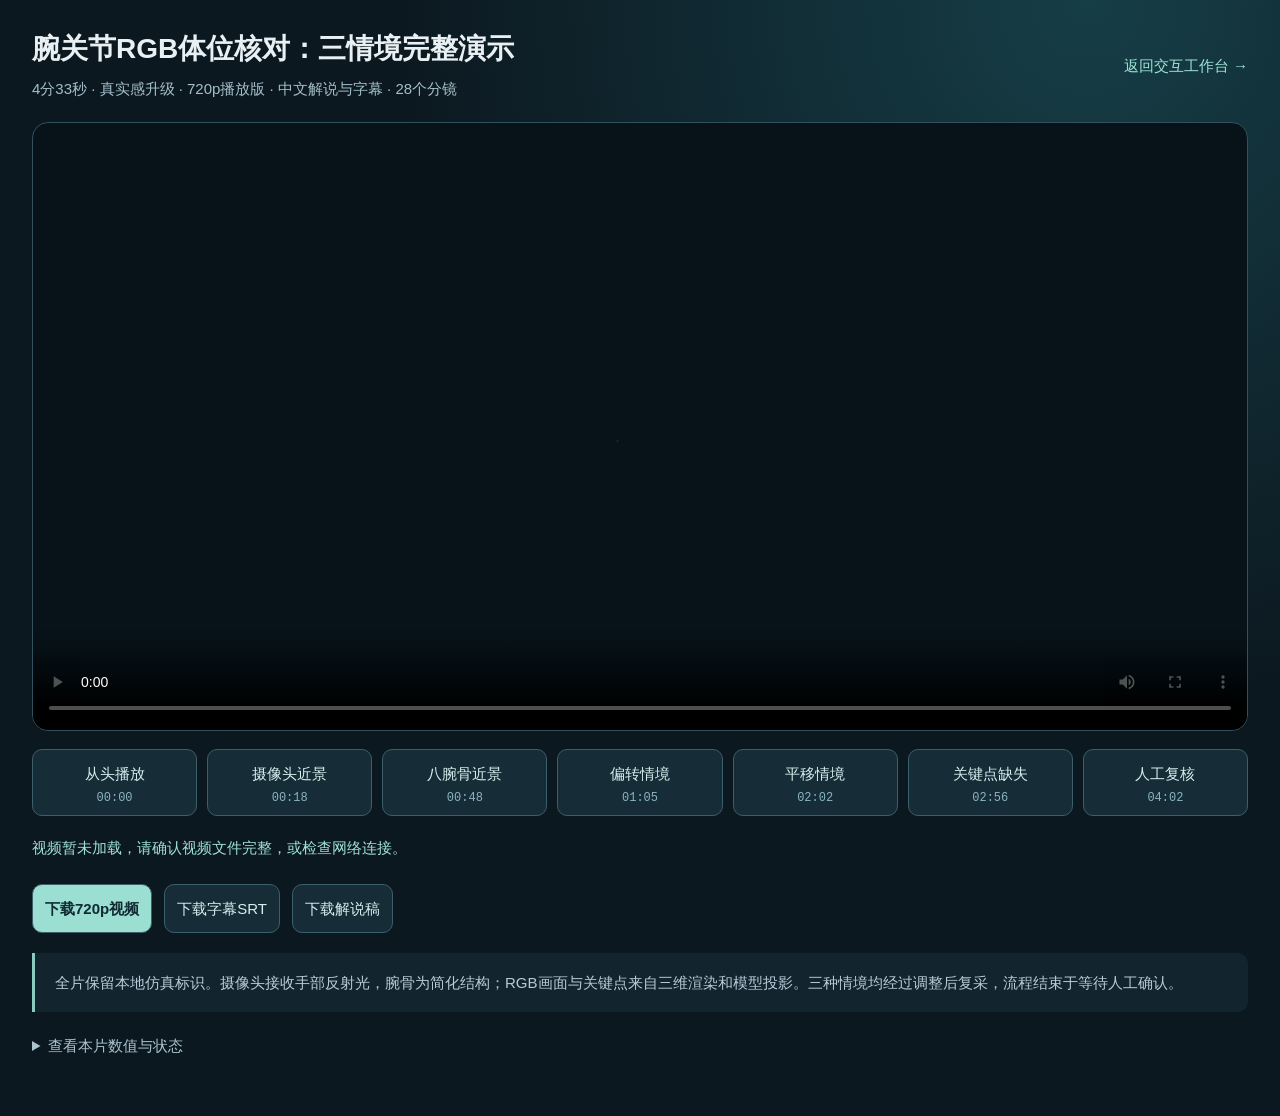
==== narrated-final.html @ 388ca7e6 "Publish the wrist RGB interactive workflow" ====
<!doctype html><html lang="zh-CN"><head><meta charset="utf-8"><meta name="viewport" content="width=device-width,initial-scale=1"><title>三情境完整演示 · 中文解说字幕版</title><style>
*{box-sizing:border-box}html{color-scheme:dark}body{margin:0;background:radial-gradient(ellipse at 85% 0,#163e47 0,transparent 45%),#0c1820;color:#e8f0f3;font:15px/1.8 "Microsoft YaHei",sans-serif}main{max-width:1440px;margin:auto;padding:28px 32px 40px}header{display:flex;align-items:center;justify-content:space-between;gap:20px;margin-bottom:20px}h1{font-size:28px;line-height:1.5;margin:0}header p{margin:5px 0 0;color:#a4bfca}a{color:#9ee4d7;text-decoration:none}a:hover{text-decoration:underline}video{display:block;width:100%;border-radius:16px;border:1px solid #31515e;background:#071219}.chapters{display:grid;grid-template-columns:repeat(7,minmax(0,1fr));gap:10px;margin:18px 0}button,.downloads a{font:inherit;border:1px solid #3d5f6b;background:#19323dc9;border-radius:10px;color:#d6efee;padding:10px 12px;cursor:pointer}button small{display:block;color:#8bb5c2;font:12px monospace;margin-top:4px}button:hover,button[aria-current=true]{border-color:#9bdfd1;background:#234955}button:focus-visible,a:focus-visible{outline:3px solid #9bdfd1;outline-offset:3px}.downloads{display:flex;gap:12px;flex-wrap:wrap;margin:20px 0}.downloads a:first-child{background:#9bded2;color:#102b33;font-weight:600}.note{padding:16px 20px;border-left:3px solid #8bcbbf;background:#19313d7a;border-radius:0 10px 10px 0;color:#b6ccd6}.status{color:#9fe1d4;min-height:30px}.back{white-space:nowrap}details{margin-top:20px;color:#aac3cf}summary{cursor:pointer;min-height:44px}table{border-collapse:collapse;width:100%;font-size:14px}td,th{border-bottom:1px solid #2d4b57;padding:12px;text-align:left}th{color:#def3f0}.table-wrap{overflow:auto}@media(max-width:780px){main{padding:18px 14px}h1{font-size:22px}header{align-items:flex-start;flex-direction:column;gap:10px}.chapters{grid-template-columns:repeat(2,minmax(0,1fr))}.chapters button:last-child{grid-column:1/-1}.downloads a{flex:1;text-align:center}.note{font-size:13px}}
</style></head><body><main><header><div><h1>腕关节RGB体位核对：三情境完整演示</h1><p>4分33秒 · 真实感升级 · 720p播放版 · 中文解说与字幕 · 28个分镜</p></div><a class="back" href="index.html">返回交互工作台 →</a></header><video id="final-video" controls playsinline preload="metadata" poster="exports/cover-v2.jpg" src="exports/demo-realistic-v2-720p.mp4" aria-label="三情境中文解说完整演示"></video><nav class="chapters" aria-label="视频章节"><button type="button" data-time="0.0">从头播放<small>00:00</small></button><button type="button" data-time="18.88">摄像头近景<small>00:18</small></button><button type="button" data-time="48.92">八腕骨近景<small>00:48</small></button><button type="button" data-time="65.76">偏转情境<small>01:05</small></button><button type="button" data-time="122.36">平移情境<small>02:02</small></button><button type="button" data-time="176.08">关键点缺失<small>02:56</small></button><button type="button" data-time="242.24">人工复核<small>04:02</small></button></nav><div class="status" id="watch-status" aria-live="polite">可以从头播放，也可直接跳到关键镜头。</div><div class="downloads"><a href="exports/demo-realistic-v2-720p.mp4" download>下载720p视频</a><a href="exports/三情境中文解说字幕_v2.srt" download>下载字幕SRT</a><a href="exports/中文解说脚本_v2.md" download>下载解说稿</a></div><p class="note">全片保留本地仿真标识。摄像头接收手部反射光，腕骨为简化结构；RGB画面与关键点来自三维渲染和模型投影。三种情境均经过调整后复采，流程结束于等待人工确认。</p><details><summary>查看本片数值与状态</summary><div class="table-wrap"><table><thead><tr><th>情境</th><th>α</th><th>β</th><th>d</th><th>状态</th></tr></thead><tbody><tr><td>偏转（3D输入17.5°）</td><td>16.09°</td><td>16.09°</td><td>0.000</td><td>S2提示调整</td></tr><tr><td>平移（归一化输入0.278）</td><td>1.02°</td><td>0.37°</td><td>0.286</td><td>S2提示调整</td></tr><tr><td>M点缺失</td><td>不可计算</td><td>不可计算</td><td>不可计算</td><td>S3暂停判断</td></tr><tr><td>三情境恢复后复采</td><td>0.28°</td><td>0.28°</td><td>0.000</td><td>S1待人工确认</td></tr></tbody></table></div><p>三维输入与图像投影测量不同。演示判定使用未舍入值；调整中不显示当前评估结果。未完成真实相机标定、识别模型和临床质量验证。</p></details></main><script>const video=document.getElementById('final-video'),status=document.getElementById('watch-status');document.querySelectorAll('[data-time]').forEach(button=>button.addEventListener('click',()=>{video.currentTime=Number(button.dataset.time);video.play().catch(()=>{status.textContent='已定位章节，请点击播放器开始播放。';});document.querySelectorAll('[data-time]').forEach(b=>b.setAttribute('aria-current',String(b===button)));status.textContent='当前章节：'+button.childNodes[0].textContent;}));video.addEventListener('loadedmetadata',()=>{document.body.dataset.videoDuration=video.duration;document.body.dataset.videoReady='complete';});video.addEventListener('error',()=>{status.textContent='视频暂未加载，请确认视频文件完整，或检查网络连接。';});</script></body></html>
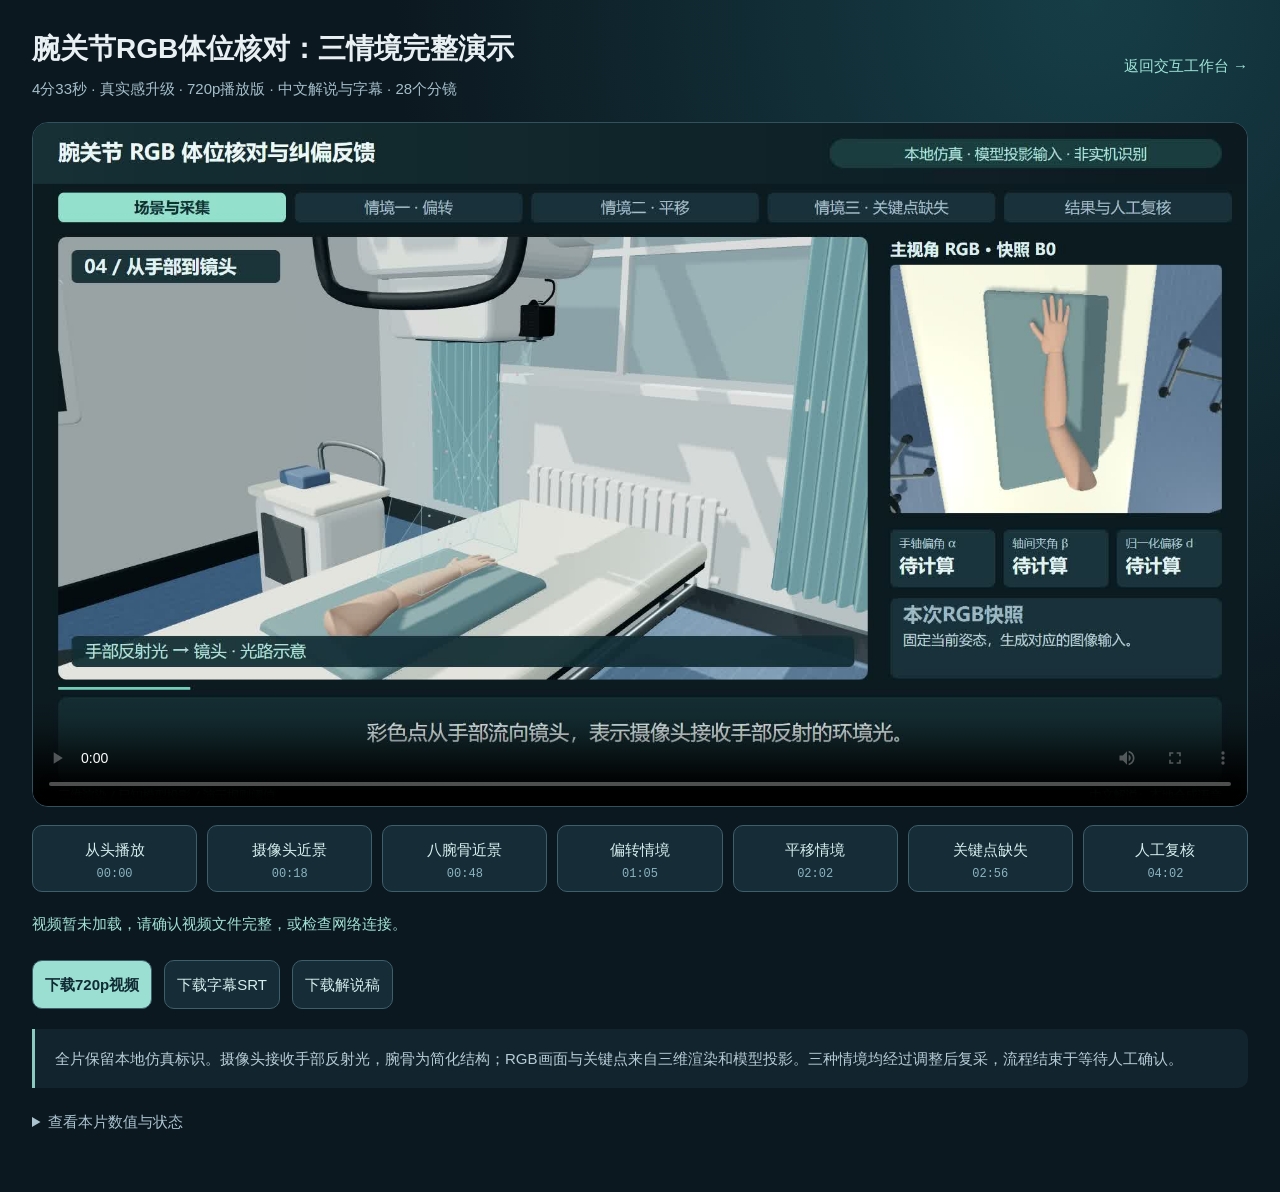
==== commit 6564ec7d: "Preserve reliable video chapter seeking for independent hosting" ====
--- a/narrated-final.html
+++ b/narrated-final.html
@@ -1,3 +1,114 @@
 <!doctype html><html lang="zh-CN"><head><meta charset="utf-8"><meta name="viewport" content="width=device-width,initial-scale=1"><title>三情境完整演示 · 中文解说字幕版</title><style>
 *{box-sizing:border-box}html{color-scheme:dark}body{margin:0;background:radial-gradient(ellipse at 85% 0,#163e47 0,transparent 45%),#0c1820;color:#e8f0f3;font:15px/1.8 "Microsoft YaHei",sans-serif}main{max-width:1440px;margin:auto;padding:28px 32px 40px}header{display:flex;align-items:center;justify-content:space-between;gap:20px;margin-bottom:20px}h1{font-size:28px;line-height:1.5;margin:0}header p{margin:5px 0 0;color:#a4bfca}a{color:#9ee4d7;text-decoration:none}a:hover{text-decoration:underline}video{display:block;width:100%;border-radius:16px;border:1px solid #31515e;background:#071219}.chapters{display:grid;grid-template-columns:repeat(7,minmax(0,1fr));gap:10px;margin:18px 0}button,.downloads a{font:inherit;border:1px solid #3d5f6b;background:#19323dc9;border-radius:10px;color:#d6efee;padding:10px 12px;cursor:pointer}button small{display:block;color:#8bb5c2;font:12px monospace;margin-top:4px}button:hover,button[aria-current=true]{border-color:#9bdfd1;background:#234955}button:focus-visible,a:focus-visible{outline:3px solid #9bdfd1;outline-offset:3px}.downloads{display:flex;gap:12px;flex-wrap:wrap;margin:20px 0}.downloads a:first-child{background:#9bded2;color:#102b33;font-weight:600}.note{padding:16px 20px;border-left:3px solid #8bcbbf;background:#19313d7a;border-radius:0 10px 10px 0;color:#b6ccd6}.status{color:#9fe1d4;min-height:30px}.back{white-space:nowrap}details{margin-top:20px;color:#aac3cf}summary{cursor:pointer;min-height:44px}table{border-collapse:collapse;width:100%;font-size:14px}td,th{border-bottom:1px solid #2d4b57;padding:12px;text-align:left}th{color:#def3f0}.table-wrap{overflow:auto}@media(max-width:780px){main{padding:18px 14px}h1{font-size:22px}header{align-items:flex-start;flex-direction:column;gap:10px}.chapters{grid-template-columns:repeat(2,minmax(0,1fr))}.chapters button:last-child{grid-column:1/-1}.downloads a{flex:1;text-align:center}.note{font-size:13px}}
-</style></head><body><main><header><div><h1>腕关节RGB体位核对：三情境完整演示</h1><p>4分33秒 · 真实感升级 · 720p播放版 · 中文解说与字幕 · 28个分镜</p></div><a class="back" href="index.html">返回交互工作台 →</a></header><video id="final-video" controls playsinline preload="metadata" poster="exports/cover-v2.jpg" src="exports/demo-realistic-v2-720p.mp4" aria-label="三情境中文解说完整演示"></video><nav class="chapters" aria-label="视频章节"><button type="button" data-time="0.0">从头播放<small>00:00</small></button><button type="button" data-time="18.88">摄像头近景<small>00:18</small></button><button type="button" data-time="48.92">八腕骨近景<small>00:48</small></button><button type="button" data-time="65.76">偏转情境<small>01:05</small></button><button type="button" data-time="122.36">平移情境<small>02:02</small></button><button type="button" data-time="176.08">关键点缺失<small>02:56</small></button><button type="button" data-time="242.24">人工复核<small>04:02</small></button></nav><div class="status" id="watch-status" aria-live="polite">可以从头播放，也可直接跳到关键镜头。</div><div class="downloads"><a href="exports/demo-realistic-v2-720p.mp4" download>下载720p视频</a><a href="exports/三情境中文解说字幕_v2.srt" download>下载字幕SRT</a><a href="exports/中文解说脚本_v2.md" download>下载解说稿</a></div><p class="note">全片保留本地仿真标识。摄像头接收手部反射光，腕骨为简化结构；RGB画面与关键点来自三维渲染和模型投影。三种情境均经过调整后复采，流程结束于等待人工确认。</p><details><summary>查看本片数值与状态</summary><div class="table-wrap"><table><thead><tr><th>情境</th><th>α</th><th>β</th><th>d</th><th>状态</th></tr></thead><tbody><tr><td>偏转（3D输入17.5°）</td><td>16.09°</td><td>16.09°</td><td>0.000</td><td>S2提示调整</td></tr><tr><td>平移（归一化输入0.278）</td><td>1.02°</td><td>0.37°</td><td>0.286</td><td>S2提示调整</td></tr><tr><td>M点缺失</td><td>不可计算</td><td>不可计算</td><td>不可计算</td><td>S3暂停判断</td></tr><tr><td>三情境恢复后复采</td><td>0.28°</td><td>0.28°</td><td>0.000</td><td>S1待人工确认</td></tr></tbody></table></div><p>三维输入与图像投影测量不同。演示判定使用未舍入值；调整中不显示当前评估结果。未完成真实相机标定、识别模型和临床质量验证。</p></details></main><script>const video=document.getElementById('final-video'),status=document.getElementById('watch-status');document.querySelectorAll('[data-time]').forEach(button=>button.addEventListener('click',()=>{video.currentTime=Number(button.dataset.time);video.play().catch(()=>{status.textContent='已定位章节，请点击播放器开始播放。';});document.querySelectorAll('[data-time]').forEach(b=>b.setAttribute('aria-current',String(b===button)));status.textContent='当前章节：'+button.childNodes[0].textContent;}));video.addEventListener('loadedmetadata',()=>{document.body.dataset.videoDuration=video.duration;document.body.dataset.videoReady='complete';});video.addEventListener('error',()=>{status.textContent='视频暂未加载，请确认视频文件完整，或检查网络连接。';});</script></body></html>+</style></head><body><main><header><div><h1>腕关节RGB体位核对：三情境完整演示</h1><p>4分33秒 · 真实感升级 · 720p播放版 · 中文解说与字幕 · 28个分镜</p></div><a class="back" href="index.html">返回交互工作台 →</a></header><video id="final-video" controls playsinline preload="metadata" poster="exports/cover-v2.jpg" src="exports/demo-realistic-v2-720p.mp4" aria-label="三情境中文解说完整演示"></video><nav class="chapters" aria-label="视频章节"><button type="button" data-time="0.0">从头播放<small>00:00</small></button><button type="button" data-time="18.88">摄像头近景<small>00:18</small></button><button type="button" data-time="48.92">八腕骨近景<small>00:48</small></button><button type="button" data-time="65.76">偏转情境<small>01:05</small></button><button type="button" data-time="122.36">平移情境<small>02:02</small></button><button type="button" data-time="176.08">关键点缺失<small>02:56</small></button><button type="button" data-time="242.24">人工复核<small>04:02</small></button></nav><div class="status" id="watch-status" aria-live="polite">可以从头播放，也可直接跳到关键镜头。</div><div class="downloads"><a href="exports/demo-realistic-v2-720p.mp4" download>下载720p视频</a><a href="exports/三情境中文解说字幕_v2.srt" download>下载字幕SRT</a><a href="exports/中文解说脚本_v2.md" download>下载解说稿</a></div><p class="note">全片保留本地仿真标识。摄像头接收手部反射光，腕骨为简化结构；RGB画面与关键点来自三维渲染和模型投影。三种情境均经过调整后复采，流程结束于等待人工确认。</p><details><summary>查看本片数值与状态</summary><div class="table-wrap"><table><thead><tr><th>情境</th><th>α</th><th>β</th><th>d</th><th>状态</th></tr></thead><tbody><tr><td>偏转（3D输入17.5°）</td><td>16.09°</td><td>16.09°</td><td>0.000</td><td>S2提示调整</td></tr><tr><td>平移（归一化输入0.278）</td><td>1.02°</td><td>0.37°</td><td>0.286</td><td>S2提示调整</td></tr><tr><td>M点缺失</td><td>不可计算</td><td>不可计算</td><td>不可计算</td><td>S3暂停判断</td></tr><tr><td>三情境恢复后复采</td><td>0.28°</td><td>0.28°</td><td>0.000</td><td>S1待人工确认</td></tr></tbody></table></div><p>三维输入与图像投影测量不同。演示判定使用未舍入值；调整中不显示当前评估结果。未完成真实相机标定、识别模型和临床质量验证。</p></details></main><script>
+const video=document.getElementById('final-video'),status=document.getElementById('watch-status');
+const chapterButtons=[...document.querySelectorAll('[data-time]')];
+const originalVideoURL=new URL(video.getAttribute('src'),document.baseURI).href;
+let fullVideoPromise=null,blobURL=null,fetchController=null,requestId=0,chapterBusy=false;
+function metadataReady(){return video.readyState>=1&&Number.isFinite(video.duration)&&video.duration>0;}
+function waitForMetadata(source){
+  return new Promise((resolve,reject)=>{
+    const cleanup=()=>{clearTimeout(timer);video.removeEventListener('loadedmetadata',ready);video.removeEventListener('error',failed);};
+    const ready=()=>{cleanup();metadataReady()?resolve():reject(new Error('Invalid video duration'));};
+    const failed=()=>{cleanup();reject(new Error('Video metadata unavailable'));};
+    const timer=setTimeout(failed,20000);
+    video.addEventListener('loadedmetadata',ready);
+    video.addEventListener('error',failed);
+    if(source){video.src=source;video.load();}
+    else if(metadataReady())ready();
+  });
+}
+function canSeekTo(time){
+  for(let i=0;i<video.seekable.length;i++){
+    if(video.seekable.start(i)<=time&&video.seekable.end(i)>=time)return true;
+  }
+  return false;
+}
+function prepareFullVideo(){
+  if(fullVideoPromise)return fullVideoPromise;
+  fullVideoPromise=(async()=>{
+    let candidateURL=null;
+    const controller=new AbortController();fetchController=controller;
+    const timer=setTimeout(()=>controller.abort(),90000);
+    try{
+      const response=await fetch(originalVideoURL,{signal:controller.signal});
+      if(!response.ok||response.status!==200)throw new Error('Incomplete video response');
+      const blob=await response.blob();
+      if(!blob.size)throw new Error('Empty video response');
+      clearTimeout(timer);
+      candidateURL=URL.createObjectURL(blob);
+      await waitForMetadata(candidateURL);
+      blobURL=candidateURL;
+    }catch(error){
+      if(candidateURL){video.src=originalVideoURL;video.load();URL.revokeObjectURL(candidateURL);}
+      fullVideoPromise=null;
+      throw error;
+    }finally{
+      clearTimeout(timer);
+      if(fetchController===controller)fetchController=null;
+    }
+  })();
+  return fullVideoPromise;
+}
+function seekAndVerify(time,id){
+  return new Promise((resolve,reject)=>{
+    const cleanup=()=>{clearTimeout(timer);video.removeEventListener('seeked',finished);video.removeEventListener('error',failed);};
+    const finished=()=>{
+      cleanup();
+      if(id!==requestId)return resolve(false);
+      Math.abs(video.currentTime-time)<0.35&&!video.seeking?resolve(true):reject(new Error('Chapter position mismatch'));
+    };
+    const failed=()=>{cleanup();reject(new Error('Chapter seek failed'));};
+    const timer=setTimeout(finished,10000);
+    video.addEventListener('seeked',finished);
+    video.addEventListener('error',failed);
+    if(!video.seeking&&Math.abs(video.currentTime-time)<0.05){finished();return;}
+    try{video.currentTime=time;}catch(error){cleanup();reject(error);}
+  });
+}
+chapterButtons.forEach(button=>button.addEventListener('click',async()=>{
+  const id=++requestId,time=Number(button.dataset.time),label=button.childNodes[0].textContent.trim();
+  chapterBusy=true;video.pause();
+  chapterButtons.forEach(b=>b.setAttribute('aria-current','false'));
+  status.textContent='正在定位：'+label+'……';
+  try{
+    if(fullVideoPromise){
+      if(!blobURL)status.textContent='正在准备章节跳转，首次需加载约9MB视频……';
+      await fullVideoPromise;
+    }else{
+      await waitForMetadata();
+    }
+    if(id!==requestId)return;
+    if(time>0&&!blobURL&&!canSeekTo(time)){
+      status.textContent='正在准备章节跳转，首次需加载约9MB视频……';
+      await prepareFullVideo();
+    }
+    if(id!==requestId)return;
+    status.textContent='正在定位：'+label+'……';
+    try{await seekAndVerify(time,id);}
+    catch(error){
+      if(id!==requestId)return;
+      if(blobURL)throw error;
+      status.textContent='正在准备章节跳转，首次需加载约9MB视频……';
+      await prepareFullVideo();
+      if(id!==requestId)return;
+      await seekAndVerify(time,id);
+    }
+    if(id!==requestId)return;
+    chapterButtons.forEach(b=>b.setAttribute('aria-current',String(b===button)));
+    status.textContent='当前章节：'+label;
+    try{await video.play();}
+    catch(error){if(id===requestId)status.textContent='已定位到'+label+'，请点击播放器开始播放。';}
+  }catch(error){
+    if(id===requestId)status.textContent='章节加载失败，可再次点击重试，或从头播放。';
+  }finally{if(id===requestId)chapterBusy=false;}
+}));
+video.addEventListener('loadedmetadata',()=>{document.body.dataset.videoDuration=video.duration;document.body.dataset.videoReady='complete';});
+video.addEventListener('error',()=>{if(!chapterBusy)status.textContent='视频暂未加载，请确认视频文件完整，或检查网络连接。';});
+window.addEventListener('pagehide',event=>{
+  if(event.persisted)return;
+  requestId++;
+  if(fetchController)fetchController.abort();
+  if(blobURL)URL.revokeObjectURL(blobURL);
+});
+</script></body></html>
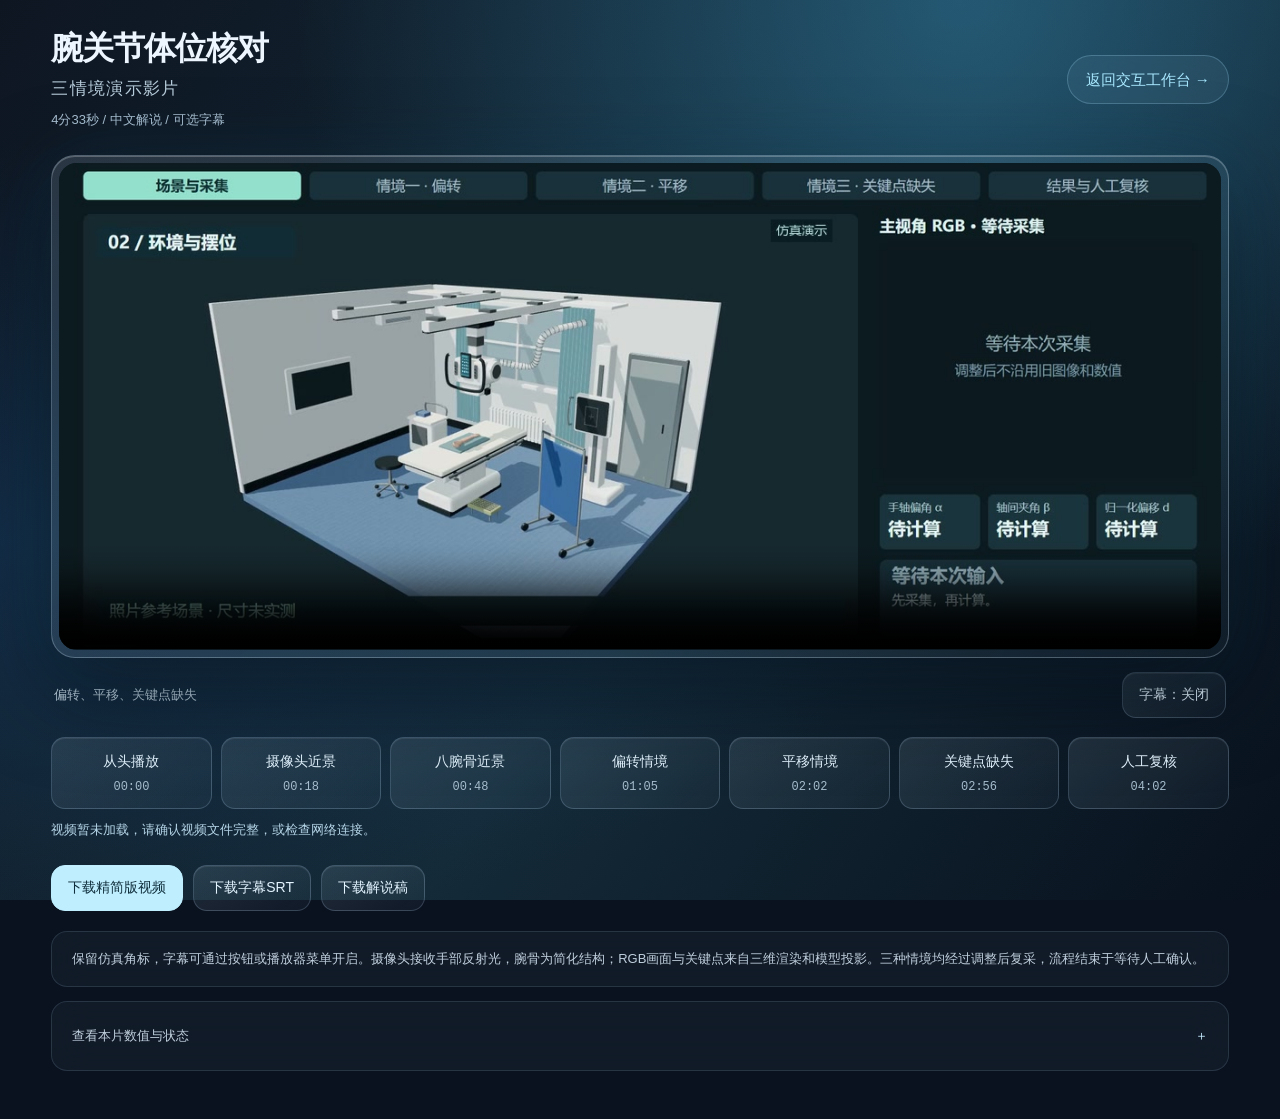
==== commit d7b40ac7: "Apply frosted glass interface and atmospheric scene lighting" ====
--- a/narrated-final.html
+++ b/narrated-final.html
@@ -1,6 +1,4 @@
-<!doctype html><html lang="zh-CN"><head><meta charset="utf-8"><meta name="viewport" content="width=device-width,initial-scale=1"><title>三情境完整演示 · 中文解说字幕版</title><style>
-*{box-sizing:border-box}html{color-scheme:dark}body{margin:0;background:radial-gradient(ellipse at 85% 0,#163e47 0,transparent 45%),#0c1820;color:#e8f0f3;font:15px/1.8 "Microsoft YaHei",sans-serif}main{max-width:1440px;margin:auto;padding:28px 32px 40px}header{display:flex;align-items:center;justify-content:space-between;gap:20px;margin-bottom:20px}h1{font-size:28px;line-height:1.5;margin:0}header p{margin:5px 0 0;color:#a4bfca}a{color:#9ee4d7;text-decoration:none}a:hover{text-decoration:underline}video{display:block;width:100%;border-radius:16px;border:1px solid #31515e;background:#071219}.chapters{display:grid;grid-template-columns:repeat(7,minmax(0,1fr));gap:10px;margin:18px 0}button,.downloads a{font:inherit;border:1px solid #3d5f6b;background:#19323dc9;border-radius:10px;color:#d6efee;padding:10px 12px;cursor:pointer}button small{display:block;color:#8bb5c2;font:12px monospace;margin-top:4px}button:hover,button[aria-current=true]{border-color:#9bdfd1;background:#234955}button:focus-visible,a:focus-visible{outline:3px solid #9bdfd1;outline-offset:3px}.downloads{display:flex;gap:12px;flex-wrap:wrap;margin:20px 0}.downloads a:first-child{background:#9bded2;color:#102b33;font-weight:600}.note{padding:16px 20px;border-left:3px solid #8bcbbf;background:#19313d7a;border-radius:0 10px 10px 0;color:#b6ccd6}.status{color:#9fe1d4;min-height:30px}.back{white-space:nowrap}details{margin-top:20px;color:#aac3cf}summary{cursor:pointer;min-height:44px}table{border-collapse:collapse;width:100%;font-size:14px}td,th{border-bottom:1px solid #2d4b57;padding:12px;text-align:left}th{color:#def3f0}.table-wrap{overflow:auto}@media(max-width:780px){main{padding:18px 14px}h1{font-size:22px}header{align-items:flex-start;flex-direction:column;gap:10px}.chapters{grid-template-columns:repeat(2,minmax(0,1fr))}.chapters button:last-child{grid-column:1/-1}.downloads a{flex:1;text-align:center}.note{font-size:13px}}
-</style></head><body><main><header><div><h1>腕关节RGB体位核对：三情境完整演示</h1><p>4分33秒 · 真实感升级 · 720p播放版 · 中文解说与字幕 · 28个分镜</p></div><a class="back" href="index.html">返回交互工作台 →</a></header><video id="final-video" controls playsinline preload="metadata" poster="exports/cover-v2.jpg" src="exports/demo-realistic-v2-720p.mp4" aria-label="三情境中文解说完整演示"></video><nav class="chapters" aria-label="视频章节"><button type="button" data-time="0.0">从头播放<small>00:00</small></button><button type="button" data-time="18.88">摄像头近景<small>00:18</small></button><button type="button" data-time="48.92">八腕骨近景<small>00:48</small></button><button type="button" data-time="65.76">偏转情境<small>01:05</small></button><button type="button" data-time="122.36">平移情境<small>02:02</small></button><button type="button" data-time="176.08">关键点缺失<small>02:56</small></button><button type="button" data-time="242.24">人工复核<small>04:02</small></button></nav><div class="status" id="watch-status" aria-live="polite">可以从头播放，也可直接跳到关键镜头。</div><div class="downloads"><a href="exports/demo-realistic-v2-720p.mp4" download>下载720p视频</a><a href="exports/三情境中文解说字幕_v2.srt" download>下载字幕SRT</a><a href="exports/中文解说脚本_v2.md" download>下载解说稿</a></div><p class="note">全片保留本地仿真标识。摄像头接收手部反射光，腕骨为简化结构；RGB画面与关键点来自三维渲染和模型投影。三种情境均经过调整后复采，流程结束于等待人工确认。</p><details><summary>查看本片数值与状态</summary><div class="table-wrap"><table><thead><tr><th>情境</th><th>α</th><th>β</th><th>d</th><th>状态</th></tr></thead><tbody><tr><td>偏转（3D输入17.5°）</td><td>16.09°</td><td>16.09°</td><td>0.000</td><td>S2提示调整</td></tr><tr><td>平移（归一化输入0.278）</td><td>1.02°</td><td>0.37°</td><td>0.286</td><td>S2提示调整</td></tr><tr><td>M点缺失</td><td>不可计算</td><td>不可计算</td><td>不可计算</td><td>S3暂停判断</td></tr><tr><td>三情境恢复后复采</td><td>0.28°</td><td>0.28°</td><td>0.000</td><td>S1待人工确认</td></tr></tbody></table></div><p>三维输入与图像投影测量不同。演示判定使用未舍入值；调整中不显示当前评估结果。未完成真实相机标定、识别模型和临床质量验证。</p></details></main><script>
+<!doctype html><html lang="zh-CN"><head><meta charset="utf-8"><meta name="viewport" content="width=device-width,initial-scale=1"><title>腕关节演示影片 · 中文解说</title><link rel="stylesheet" href="glass-ui.css?v=3"><link rel="stylesheet" href="video-glass.css?v=3"></head><body class="film-page"><main><header><div><h1>腕关节体位核对<span>三情境演示影片</span></h1><p>4分33秒 / 中文解说 / 可选字幕</p></div><a class="back" href="index.html">返回交互工作台 →</a></header><div class="film-screen"><video id="final-video" controls playsinline preload="metadata" poster="exports/cover-clean-v3.jpg" src="exports/demo-clean-v3.mp4" aria-label="三情境中文解说完整演示"><track kind="subtitles" src="exports/三情境中文解说字幕_v3.vtt" srclang="zh" label="中文字幕"></video></div><div class="film-tools"><span>偏转、平移、关键点缺失</span><button id="caption-toggle" type="button" aria-pressed="false">字幕：关闭</button></div><nav class="chapters" aria-label="视频章节"><button type="button" data-time="0.0">从头播放<small>00:00</small></button><button type="button" data-time="18.88">摄像头近景<small>00:18</small></button><button type="button" data-time="48.92">八腕骨近景<small>00:48</small></button><button type="button" data-time="65.76">偏转情境<small>01:05</small></button><button type="button" data-time="122.36">平移情境<small>02:02</small></button><button type="button" data-time="176.08">关键点缺失<small>02:56</small></button><button type="button" data-time="242.24">人工复核<small>04:02</small></button></nav><div class="status" id="watch-status" aria-live="polite">可以从头播放，也可直接跳到关键镜头。</div><div class="downloads"><a href="exports/demo-clean-v3.mp4" download>下载精简版视频</a><a href="exports/三情境中文解说字幕_v2.srt" download>下载字幕SRT</a><a href="exports/中文解说脚本_v2.md" download>下载解说稿</a></div><p class="note">保留仿真角标，字幕可通过按钮或播放器菜单开启。摄像头接收手部反射光，腕骨为简化结构；RGB画面与关键点来自三维渲染和模型投影。三种情境均经过调整后复采，流程结束于等待人工确认。</p><details><summary>查看本片数值与状态</summary><div class="table-wrap"><table><thead><tr><th>情境</th><th>α</th><th>β</th><th>d</th><th>状态</th></tr></thead><tbody><tr><td>偏转（3D输入17.5°）</td><td>16.09°</td><td>16.09°</td><td>0.000</td><td>S2提示调整</td></tr><tr><td>平移（归一化输入0.278）</td><td>1.02°</td><td>0.37°</td><td>0.286</td><td>S2提示调整</td></tr><tr><td>M点缺失</td><td>不可计算</td><td>不可计算</td><td>不可计算</td><td>S3暂停判断</td></tr><tr><td>三情境恢复后复采</td><td>0.28°</td><td>0.28°</td><td>0.000</td><td>S1待人工确认</td></tr></tbody></table></div><p>三维输入与图像投影测量不同。演示判定使用未舍入值；调整中不显示当前评估结果。未完成真实相机标定、识别模型和临床质量验证。</p></details></main><script>
 const video=document.getElementById('final-video'),status=document.getElementById('watch-status');
 const chapterButtons=[...document.querySelectorAll('[data-time]')];
 const originalVideoURL=new URL(video.getAttribute('src'),document.baseURI).href;
@@ -73,14 +71,14 @@
   status.textContent='正在定位：'+label+'……';
   try{
     if(fullVideoPromise){
-      if(!blobURL)status.textContent='正在准备章节跳转，首次需加载约9MB视频……';
+      if(!blobURL)status.textContent='正在准备章节跳转，首次需加载完整视频……';
       await fullVideoPromise;
     }else{
       await waitForMetadata();
     }
     if(id!==requestId)return;
     if(time>0&&!blobURL&&!canSeekTo(time)){
-      status.textContent='正在准备章节跳转，首次需加载约9MB视频……';
+      status.textContent='正在准备章节跳转，首次需加载完整视频……';
       await prepareFullVideo();
     }
     if(id!==requestId)return;
@@ -89,7 +87,7 @@
     catch(error){
       if(id!==requestId)return;
       if(blobURL)throw error;
-      status.textContent='正在准备章节跳转，首次需加载约9MB视频……';
+      status.textContent='正在准备章节跳转，首次需加载完整视频……';
       await prepareFullVideo();
       if(id!==requestId)return;
       await seekAndVerify(time,id);
@@ -111,4 +109,25 @@
   if(fetchController)fetchController.abort();
   if(blobURL)URL.revokeObjectURL(blobURL);
 });
+
+const captionToggle=document.getElementById('caption-toggle');
+captionToggle.addEventListener('click',()=>{
+  const track=video.textTracks[0];
+  if(track)track.mode=track.mode==='showing'?'disabled':'showing';
+  syncCaptionButton();
+});
+function syncCaptionButton(){
+  const showing=video.textTracks[0]?.mode==='showing';
+  captionToggle.setAttribute('aria-pressed',String(showing));
+  captionToggle.textContent=showing?'字幕：开启':'字幕：关闭';
+}
+video.textTracks.addEventListener('change',syncCaptionButton);
+video.addEventListener('timeupdate',()=>{
+  if(chapterBusy||!metadataReady())return;
+  const active=chapterButtons.filter(b=>Number(b.dataset.time)<=video.currentTime+.05).at(-1);
+  if(!active)return;
+  chapterButtons.forEach(b=>b.setAttribute('aria-current',String(b===active)));
+  status.textContent='当前章节：'+active.childNodes[0].textContent.trim();
+});
+
 </script></body></html>
--- a/glass-ui.css
+++ b/glass-ui.css
@@ -0,0 +1,15 @@
+/* Native CSS glass material; no external assets or runtime dependencies. */
+:root{color-scheme:dark;--bg:#080f1c;--text:#f2f7ff;--muted:#bbcbdc;--quiet:#a1b6cc;--surface:#213245;--surface-solid:#152536;--surface-low:rgba(10,24,40,.48);--glass:rgba(35,54,76,.48);--line:rgba(191,225,249,.46);--line-soft:rgba(183,220,247,.19);--accent:#8de8f7;--on-accent:#092936;--accent-soft:rgba(101,223,248,.13);--focus:#a8f3ff;--inner:rgba(228,244,255,.25);--shadow:rgba(0,8,20,.35);--canvas:#101e30;--radius:24px;--control-radius:13px;--mono:Consolas,"SFMono-Regular",monospace;--transition:180ms cubic-bezier(.2,.8,.2,1)}
+:root[data-theme=light]{color-scheme:light;--bg:#dfeaf3;--text:#122d42;--muted:#3e5d74;--quiet:#526b7f;--surface:#edf5fb;--surface-solid:#edf4fa;--surface-low:rgba(220,234,246,.6);--glass:rgba(244,250,255,.64);--line:rgba(48,91,119,.42);--line-soft:rgba(48,91,119,.2);--accent:#075c75;--on-accent:#f4fcff;--accent-soft:rgba(36,149,183,.1);--focus:#026281;--inner:rgba(255,255,255,.82);--shadow:rgba(37,71,103,.16);--canvas:#d9e8f1}
+body{background:var(--bg);color:var(--text)}
+.ambient{position:fixed;inset:0;z-index:-1;pointer-events:none;overflow:hidden;background:radial-gradient(ellipse at 82% -4%,rgba(163,218,255,.38),transparent 39%),radial-gradient(ellipse at 7% 37%,rgba(0,181,220,.26),transparent 42%),radial-gradient(ellipse at 95% 80%,rgba(40,90,168,.24),transparent 45%),linear-gradient(125deg,#101d31 0%,#101b2c 35%,#07121d 75%)}
+.ambient::before{content:"";position:absolute;width:78vw;height:92vh;left:35%;top:-42%;background:linear-gradient(110deg,transparent 24%,rgba(157,224,255,.25) 44%,rgba(232,250,255,.36) 45%,transparent 62%);transform:rotate(-23deg);filter:blur(36px)}
+.ambient::after{content:"";position:absolute;inset:0;opacity:.16;background:linear-gradient(115deg,transparent 40%,rgba(163,213,238,.5) 40.1%,transparent 40.4%),linear-gradient(115deg,transparent 70%,rgba(163,213,238,.3) 70.1%,transparent 70.3%)}
+:root[data-theme=light] .ambient{background:radial-gradient(ellipse at 85% 0%,#fff,transparent 43%),radial-gradient(ellipse at 0% 45%,rgba(70,181,208,.3),transparent 44%),linear-gradient(125deg,#d1deee,#e7f0f6 60%,#bad3e6)}
+.glass{background:linear-gradient(140deg,rgba(217,237,255,.09),transparent 54%),var(--glass);border:1px solid var(--line-soft);box-shadow:inset 0 1px 0 var(--inner),inset 1px 0 0 rgba(235,248,255,.07),0 20px 60px var(--shadow);backdrop-filter:blur(28px) saturate(135%);-webkit-backdrop-filter:blur(28px) saturate(135%)}
+.button{border-radius:var(--control-radius);min-height:44px;border-color:var(--line-soft);background:rgba(144,184,214,.08);color:var(--text);font-weight:500}.button.subtle{background:rgba(144,184,214,.055)}.button:hover:not(:disabled){background:var(--accent-soft);border-color:var(--line);box-shadow:inset 0 1px rgba(255,255,255,.12)}
+.button.primary{color:var(--on-accent);border:1px solid rgba(179,246,255,.8);background:linear-gradient(120deg,#b5f4ff,#69dcec);box-shadow:0 5px 24px rgba(74,219,243,.18),inset 0 1px rgba(255,255,255,.72)}:root[data-theme=light] .button.primary{background:linear-gradient(120deg,#097894,#03536d);border-color:#086e88;color:#fff}
+:is(button,a,input,select,summary,canvas):focus-visible{outline:3px solid var(--focus);outline-offset:4px}
+@supports not (backdrop-filter:blur(1px)){.glass{background:var(--surface-solid)}}
+@media(prefers-reduced-transparency:reduce){.glass{background:var(--surface-solid);backdrop-filter:none;-webkit-backdrop-filter:none}.ambient{opacity:.35}}
+@media(prefers-reduced-motion:reduce){html{scroll-behavior:auto}*,*::before,*::after{animation:none!important;transition:none!important}}
--- a/video-glass.css
+++ b/video-glass.css
@@ -0,0 +1,43 @@
+/* Film surface: the same frosted material with a clean cinematic viewport. */
+*{box-sizing:border-box}
+html{color-scheme:dark}
+body.film-page{margin:0;min-height:100dvh;color:#edf6ff;background:#0a1220;font:15px/1.7 "Segoe UI","Microsoft YaHei",sans-serif;isolation:isolate}
+body.film-page:before{content:"";position:fixed;z-index:-1;inset:0;pointer-events:none;background:radial-gradient(ellipse at 75% 0,rgba(61,160,205,.4),transparent 49%),radial-gradient(ellipse at 0 60%,rgba(28,93,153,.28),transparent 52%),linear-gradient(125deg,#0e1622,#142a38 55%,#08111d)}
+.film-page main{width:min(1560px,100%);margin:auto;padding:28px clamp(18px,4vw,64px) 48px}
+.film-page header{display:flex;justify-content:space-between;align-items:center;gap:20px;margin-bottom:24px}
+.film-page h1{font-size:clamp(23px,2.5vw,34px);font-weight:650;line-height:1.3;margin:0;letter-spacing:-.03em}
+.film-page h1 span{display:block;font-weight:400;font-size:.52em;color:#b8cddb;letter-spacing:.08em;margin-top:8px}
+.film-page header p{color:#a9c0d2;font-size:13px;margin:10px 0 0}
+.film-page a{color:#a8e8ff;text-decoration:none}
+.film-page a:hover{text-decoration:underline}
+.film-page .back{padding:11px 18px;border-radius:999px;border:1px solid #a2d8f742;background:#b7dafa12;white-space:nowrap;backdrop-filter:blur(20px)}
+.film-screen{padding:7px;border:1px solid #d7edff42;border-radius:24px;background:linear-gradient(140deg,#d8edff22,#adc8dc08);box-shadow:0 30px 90px #0309138c,0 0 70px #3fa3c91c,inset 0 1px 0 #ffffff3d;backdrop-filter:blur(24px)}
+.film-page video{display:block;width:100%;aspect-ratio:1280/536;border:0;border-radius:18px;background:#0b1a23;object-fit:contain}
+.film-page video::cue{background:#06131dd9;color:#fff;font-family:"Microsoft YaHei",sans-serif;font-size:85%}
+.film-tools{display:flex;align-items:center;justify-content:space-between;gap:14px;padding:14px 3px 4px;color:#bfd4e2;font-size:13px}
+.film-page button,.film-page .downloads a{font:inherit;font-size:14px;min-height:44px;color:#e3f4ff;border:1px solid #bfdcfb33;border-radius:14px;background:linear-gradient(145deg,#b6d4e521,#94b5cc0b);padding:10px 16px;cursor:pointer;box-shadow:inset 0 1px #ffffff14;transition:background .2s,border-color .2s,box-shadow .2s}
+.film-page button:hover,.film-page .downloads a:hover{background:#a7e5ff29;border-color:#c3edff88;text-decoration:none}
+.film-page button:active{background:#97dbf73d}
+.film-page button[aria-current=true],.film-page button[aria-pressed=true]{color:#062735;background:linear-gradient(115deg,#a9edf4,#72cae8);border-color:#dcf7ff;box-shadow:0 0 24px #52d0ff29}
+.film-page button:focus-visible,.film-page a:focus-visible,.film-page summary:focus-visible{outline:3px solid #8ee7ff;outline-offset:4px}
+.film-page .chapters{display:grid;grid-template-columns:repeat(7,minmax(0,1fr));gap:9px;margin:15px 0 10px}
+.film-page .chapters button{padding:12px 7px}
+.film-page button small{display:block;color:#a7bece;font:12px/1.5 Consolas,monospace;margin-top:5px}
+.film-page button[aria-current=true] small{color:#245767}
+.film-page .status{min-height:26px;font-size:13px;color:#b5d5e7}
+.film-page .downloads{display:flex;gap:10px;flex-wrap:wrap;margin:20px 0}
+.film-page .downloads a:first-child{background:#bfefff;color:#102e3c;border-color:#bfefff}
+.film-page .note,.film-page details{color:#c0cfdd;font-size:13px;border:1px solid #b4d7f123;border-radius:16px;background:#bed8e90b;padding:16px 20px;backdrop-filter:blur(18px)}
+.film-page details{margin-top:14px}
+.film-page summary{cursor:pointer;min-height:36px;display:flex;align-items:center}
+.film-page summary:after{content:"＋";margin-left:auto;color:#c6ebff}
+.film-page details[open] summary:after{content:"−"}
+.film-page table{width:100%;border-collapse:collapse;font-size:13px;white-space:nowrap}
+.film-page td,.film-page th{padding:12px;text-align:left;border-bottom:1px solid #a0b8ca26}
+.film-page th{color:#ecf6ff}
+.film-page .table-wrap{overflow:auto}
+@media(max-width:900px){.film-page .chapters{grid-template-columns:repeat(4,minmax(0,1fr))}.film-page main{padding:22px 18px 36px}}
+@media(max-width:560px){.film-page header{align-items:flex-start;flex-direction:column;gap:12px;margin-bottom:18px}.film-page h1{font-size:25px}.film-page .back{font-size:13px;padding:8px 14px}.film-page .film-screen{padding:3px;border-radius:14px}.film-page video{border-radius:10px}.film-page .chapters{grid-template-columns:repeat(2,minmax(0,1fr))}.film-tools{font-size:12px;align-items:flex-start}.film-page .downloads a{flex:1;white-space:nowrap;text-align:center}.film-page .note,.film-page details{padding:13px 15px}}
+@media(prefers-reduced-transparency:reduce){.film-screen,.film-page button,.film-page .note,.film-page details,.film-page .back{backdrop-filter:none;background:#182e40}}
+@media(prefers-reduced-motion:reduce){.film-page *{transition:none!important;scroll-behavior:auto!important}}
+@supports not (backdrop-filter:blur(1px)){.film-screen,.film-page .note,.film-page details{background:#1b2c3d}}
